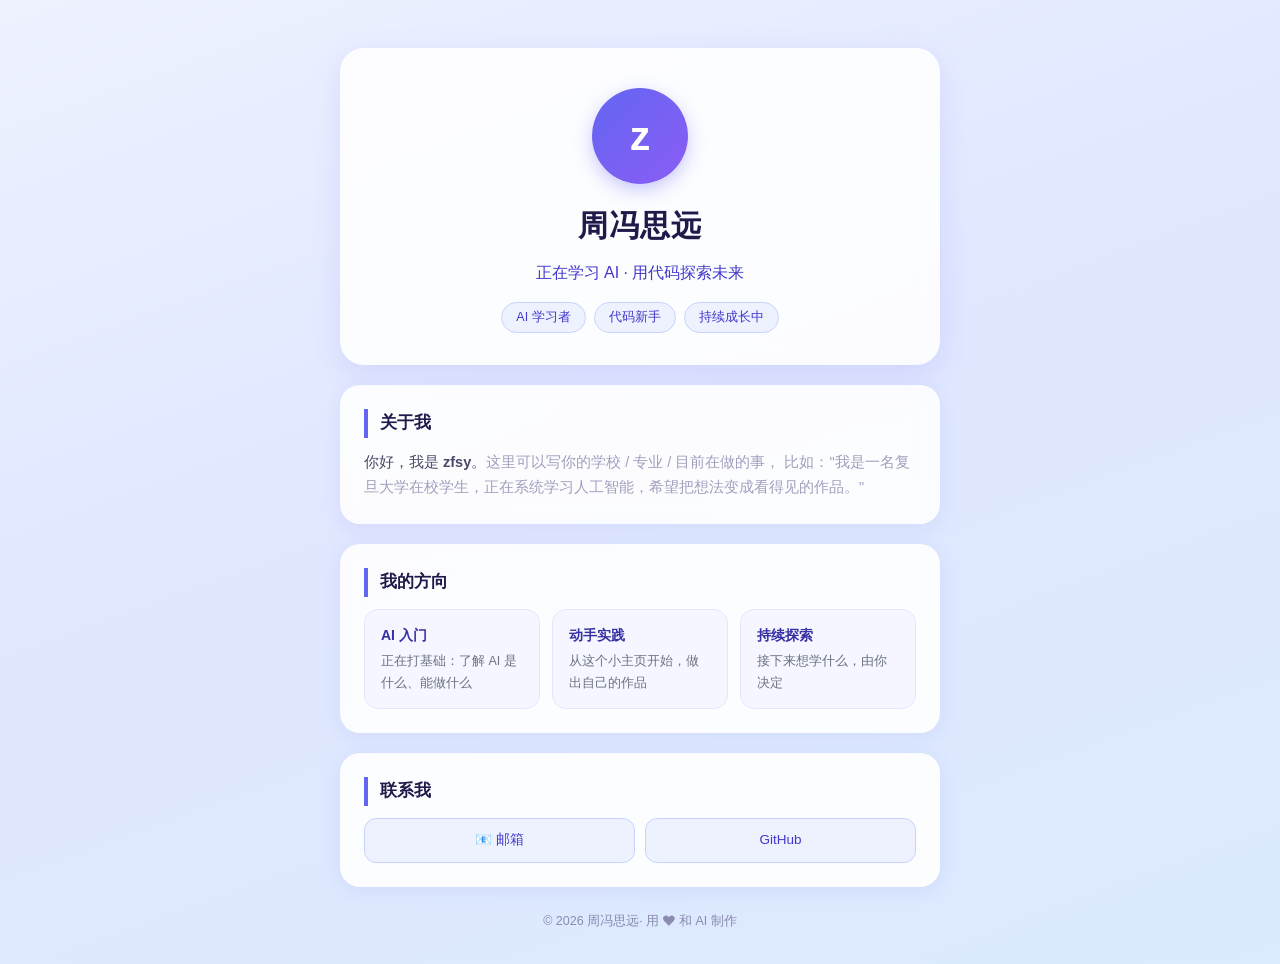
==== index.html @ b022b6d6 "Add files via upload" ====
<!DOCTYPE html>
<html lang="zh-CN">
<head>
  <meta charset="UTF-8">
  <meta name="viewport" content="width=device-width, initial-scale=1.0">
  <title>周冯思远 的个人主页</title>
  <style>
    * {
      margin: 0;
      padding: 0;
      box-sizing: border-box;
    }
    body {
      font-family: "PingFang SC", "Microsoft YaHei", "Segoe UI", Arial, sans-serif;
      background: linear-gradient(160deg, #eef2ff 0%, #e0e7ff 45%, #dbeafe 100%);
      min-height: 100vh;
      color: #1e1b4b;
      line-height: 1.7;
    }
    .page {
      max-width: 640px;
      margin: 0 auto;
      padding: 48px 20px 32px;
    }

    /* ===== 头部 ===== */
    .hero {
      text-align: center;
      padding: 40px 24px 32px;
      background: rgba(255, 255, 255, 0.88);
      backdrop-filter: blur(10px);
      border-radius: 24px;
      box-shadow: 0 8px 30px rgba(79, 70, 229, 0.12);
    }
    .avatar {
      width: 96px;
      height: 96px;
      border-radius: 50%;
      margin: 0 auto 16px;
      background: linear-gradient(135deg, #6366f1, #8b5cf6);
      display: flex;
      align-items: center;
      justify-content: center;
      font-size: 40px;
      font-weight: 700;
      color: #fff;
      box-shadow: 0 6px 18px rgba(99, 102, 241, 0.35);
    }
    .hero h1 {
      font-size: 30px;
      font-weight: 700;
      letter-spacing: 1px;
    }
    .hero .slogan {
      margin-top: 8px;
      font-size: 16px;
      color: #4338ca;
      font-weight: 500;
    }
    .hero .badges {
      margin-top: 16px;
      display: flex;
      justify-content: center;
      flex-wrap: wrap;
      gap: 8px;
    }
    .badge {
      font-size: 12.5px;
      padding: 4px 14px;
      border-radius: 999px;
      background: #eef2ff;
      color: #4338ca;
      border: 1px solid #c7d2fe;
    }

    /* ===== 板块 ===== */
    .section {
      margin-top: 20px;
      padding: 24px;
      background: rgba(255, 255, 255, 0.88);
      backdrop-filter: blur(10px);
      border-radius: 20px;
      box-shadow: 0 4px 20px rgba(79, 70, 229, 0.08);
    }
    .section h2 {
      font-size: 17px;
      font-weight: 700;
      margin-bottom: 12px;
      padding-left: 12px;
      border-left: 4px solid #6366f1;
    }
    .section p {
      font-size: 14.5px;
      color: #4a4a68;
    }
    .placeholder {
      color: #a0a0bd;
    }

    /* 方向卡片 */
    .cards {
      display: flex;
      flex-wrap: wrap;
      gap: 12px;
      margin-top: 4px;
    }
    .card {
      flex: 1 1 160px;
      padding: 14px 16px;
      background: #f5f6ff;
      border: 1px solid #e0e7ff;
      border-radius: 14px;
    }
    .card .title {
      font-size: 14px;
      font-weight: 600;
      color: #3730a3;
    }
    .card .desc {
      margin-top: 4px;
      font-size: 12.5px;
      color: #6b7280;
    }

    /* 联系 */
    .links {
      display: flex;
      flex-wrap: wrap;
      gap: 10px;
      margin-top: 4px;
    }
    .link-btn {
      flex: 1 1 140px;
      text-align: center;
      padding: 10px 12px;
      border-radius: 12px;
      font-size: 13.5px;
      text-decoration: none;
      background: #eef2ff;
      color: #4338ca;
      border: 1px solid #c7d2fe;
      transition: background 0.2s;
    }
    .link-btn:hover {
      background: #e0e7ff;
    }

    footer {
      margin-top: 24px;
      text-align: center;
      font-size: 12.5px;
      color: #8b8bb0;
    }
  </style>
</head>
<body>
  <div class="page">

    <!-- 头部：头像 + 名字 + 一句话介绍 -->
    <header class="hero">
      <div class="avatar">z</div>
      <h1>周冯思远</h1>
      <p class="slogan">正在学习 AI · 用代码探索未来</p>
      <div class="badges">
        <span class="badge">AI 学习者</span>
        <span class="badge">代码新手</span>
        <span class="badge">持续成长中</span>
      </div>
    </header>

    <!-- 关于我（占位，可自由改写） -->
    <section class="section">
      <h2>关于我</h2>
      <p>
        你好，我是 <strong>zfsy</strong>。<span class="placeholder">这里可以写你的学校 / 专业 / 目前在做的事，
        比如："我是一名复旦大学在校学生，正在系统学习人工智能，希望把想法变成看得见的作品。"</span>
      </p>
    </section>

    <!-- 学习方向（占位，可自由改写） -->
    <section class="section">
      <h2>我的方向</h2>
      <div class="cards">
        <div class="card">
          <div class="title">AI 入门</div>
          <div class="desc">正在打基础：了解 AI 是什么、能做什么</div>
        </div>
        <div class="card">
          <div class="title">动手实践</div>
          <div class="desc">从这个小主页开始，做出自己的作品</div>
        </div>
        <div class="card">
          <div class="title">持续探索</div>
          <div class="desc">接下来想学什么，由你决定</div>
        </div>
      </div>
    </section>

    <!-- 联系我（占位：改成你自己的邮箱 / GitHub 链接） -->
    <section class="section">
      <h2>联系我</h2>
      <div class="links">
        <a class="link-btn" href="mailto:你的邮箱@example.com">📧 邮箱</a>
        <a class="link-btn" href="https://github.com/你的用户名" target="_blank">GitHub</a>
      </div>
    </section>

    <footer>© 2026 周冯思远· 用 ❤ 和 AI 制作</footer>

  </div>
</body>
</html>
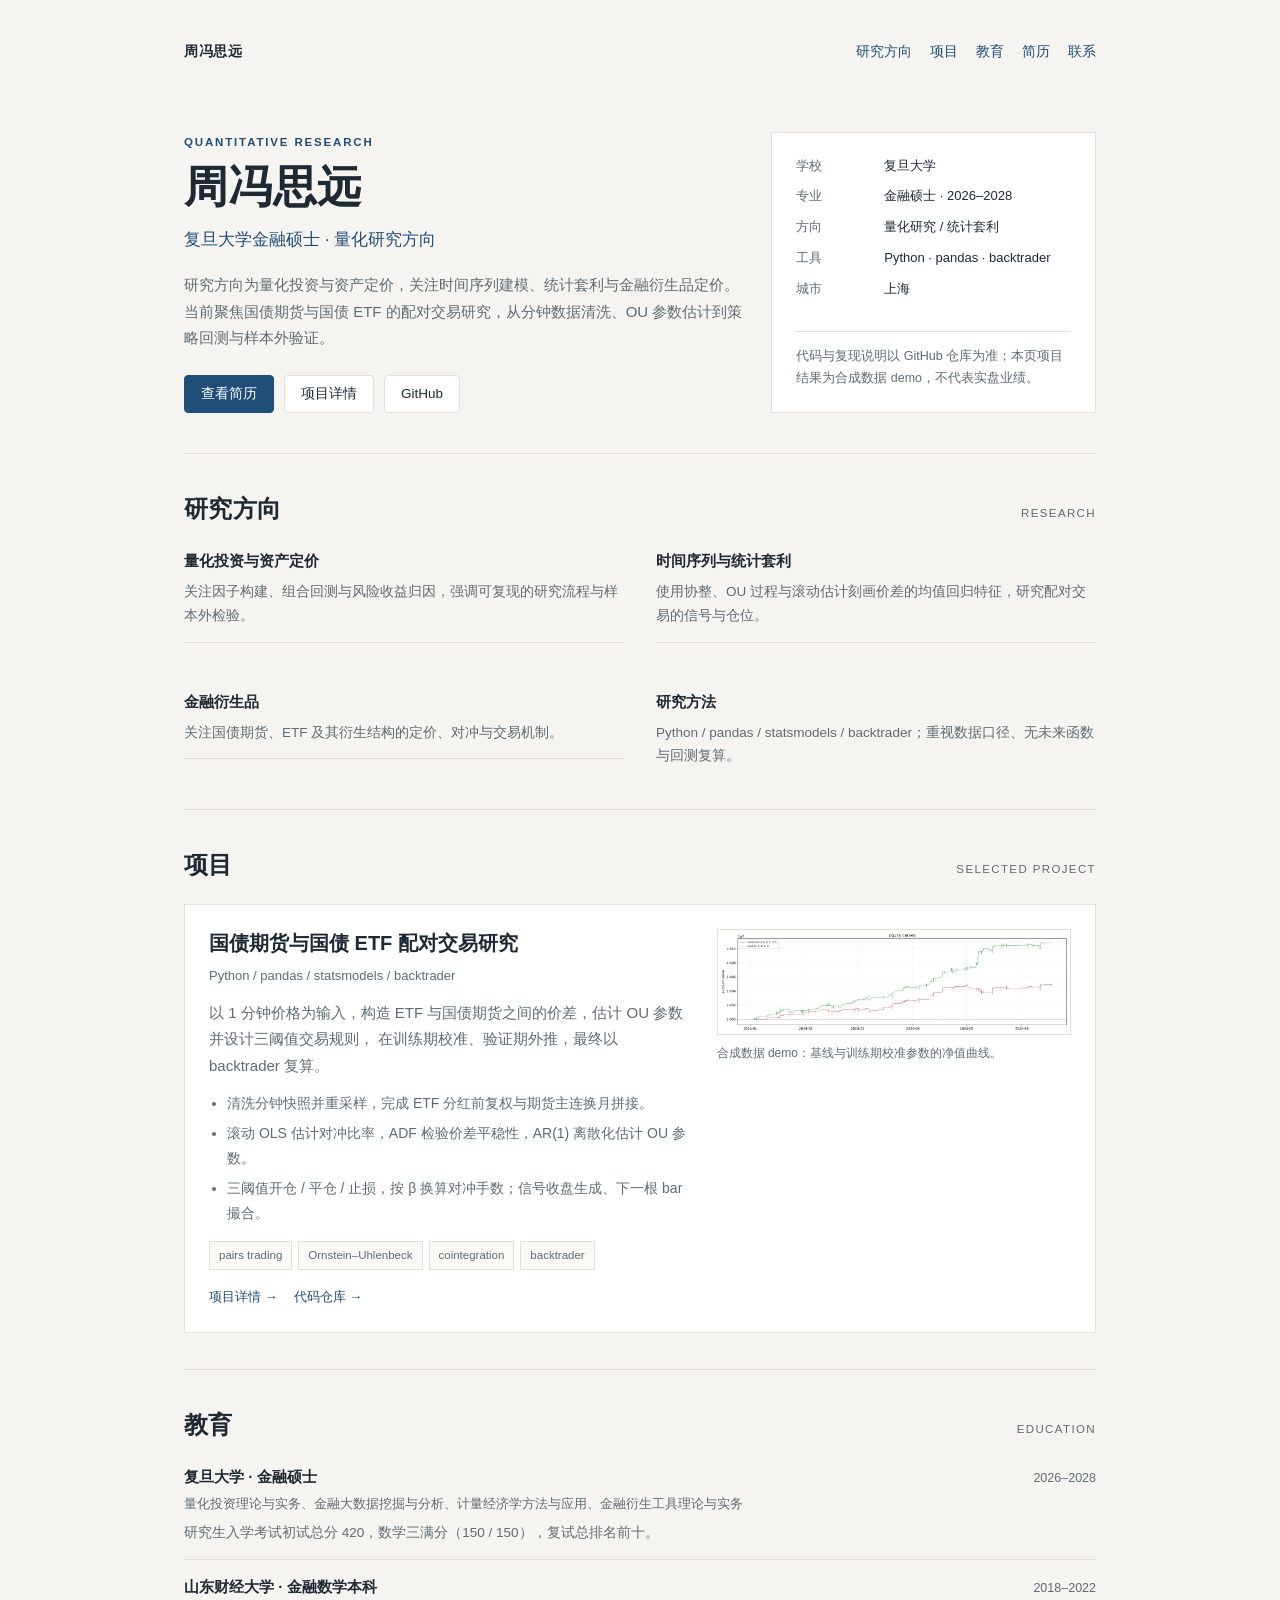
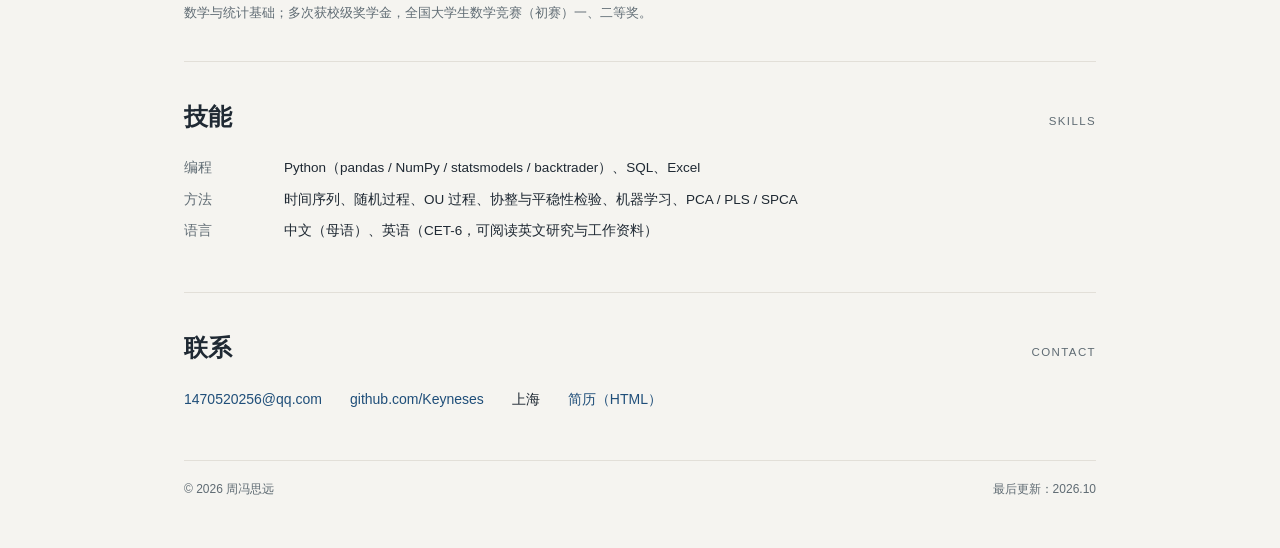
==== commit cee7b09d: "Rebuild personal homepage and add HTML resume Co-Authored-By: Claude Code <noreply@anthropic.com>" ====
--- a/index.html
+++ b/index.html
@@ -3,209 +3,175 @@
 <head>
   <meta charset="UTF-8">
   <meta name="viewport" content="width=device-width, initial-scale=1.0">
-  <title>周冯思远 的个人主页</title>
-  <style>
-    * {
-      margin: 0;
-      padding: 0;
-      box-sizing: border-box;
-    }
-    body {
-      font-family: "PingFang SC", "Microsoft YaHei", "Segoe UI", Arial, sans-serif;
-      background: linear-gradient(160deg, #eef2ff 0%, #e0e7ff 45%, #dbeafe 100%);
-      min-height: 100vh;
-      color: #1e1b4b;
-      line-height: 1.7;
-    }
-    .page {
-      max-width: 640px;
-      margin: 0 auto;
-      padding: 48px 20px 32px;
-    }
-
-    /* ===== 头部 ===== */
-    .hero {
-      text-align: center;
-      padding: 40px 24px 32px;
-      background: rgba(255, 255, 255, 0.88);
-      backdrop-filter: blur(10px);
-      border-radius: 24px;
-      box-shadow: 0 8px 30px rgba(79, 70, 229, 0.12);
-    }
-    .avatar {
-      width: 96px;
-      height: 96px;
-      border-radius: 50%;
-      margin: 0 auto 16px;
-      background: linear-gradient(135deg, #6366f1, #8b5cf6);
-      display: flex;
-      align-items: center;
-      justify-content: center;
-      font-size: 40px;
-      font-weight: 700;
-      color: #fff;
-      box-shadow: 0 6px 18px rgba(99, 102, 241, 0.35);
-    }
-    .hero h1 {
-      font-size: 30px;
-      font-weight: 700;
-      letter-spacing: 1px;
-    }
-    .hero .slogan {
-      margin-top: 8px;
-      font-size: 16px;
-      color: #4338ca;
-      font-weight: 500;
-    }
-    .hero .badges {
-      margin-top: 16px;
-      display: flex;
-      justify-content: center;
-      flex-wrap: wrap;
-      gap: 8px;
-    }
-    .badge {
-      font-size: 12.5px;
-      padding: 4px 14px;
-      border-radius: 999px;
-      background: #eef2ff;
-      color: #4338ca;
-      border: 1px solid #c7d2fe;
-    }
-
-    /* ===== 板块 ===== */
-    .section {
-      margin-top: 20px;
-      padding: 24px;
-      background: rgba(255, 255, 255, 0.88);
-      backdrop-filter: blur(10px);
-      border-radius: 20px;
-      box-shadow: 0 4px 20px rgba(79, 70, 229, 0.08);
-    }
-    .section h2 {
-      font-size: 17px;
-      font-weight: 700;
-      margin-bottom: 12px;
-      padding-left: 12px;
-      border-left: 4px solid #6366f1;
-    }
-    .section p {
-      font-size: 14.5px;
-      color: #4a4a68;
-    }
-    .placeholder {
-      color: #a0a0bd;
-    }
-
-    /* 方向卡片 */
-    .cards {
-      display: flex;
-      flex-wrap: wrap;
-      gap: 12px;
-      margin-top: 4px;
-    }
-    .card {
-      flex: 1 1 160px;
-      padding: 14px 16px;
-      background: #f5f6ff;
-      border: 1px solid #e0e7ff;
-      border-radius: 14px;
-    }
-    .card .title {
-      font-size: 14px;
-      font-weight: 600;
-      color: #3730a3;
-    }
-    .card .desc {
-      margin-top: 4px;
-      font-size: 12.5px;
-      color: #6b7280;
-    }
-
-    /* 联系 */
-    .links {
-      display: flex;
-      flex-wrap: wrap;
-      gap: 10px;
-      margin-top: 4px;
-    }
-    .link-btn {
-      flex: 1 1 140px;
-      text-align: center;
-      padding: 10px 12px;
-      border-radius: 12px;
-      font-size: 13.5px;
-      text-decoration: none;
-      background: #eef2ff;
-      color: #4338ca;
-      border: 1px solid #c7d2fe;
-      transition: background 0.2s;
-    }
-    .link-btn:hover {
-      background: #e0e7ff;
-    }
-
-    footer {
-      margin-top: 24px;
-      text-align: center;
-      font-size: 12.5px;
-      color: #8b8bb0;
-    }
-  </style>
+  <title>周冯思远｜量化研究</title>
+  <meta name="description" content="周冯思远，复旦大学金融硕士，量化研究方向。关注时间序列建模、统计套利与金融衍生品定价。">
+  <link rel="stylesheet" href="assets/style.css">
 </head>
 <body>
-  <div class="page">
+  <div class="wrap">
 
-    <!-- 头部：头像 + 名字 + 一句话介绍 -->
+    <nav class="site-nav">
+      <span class="brand">周冯思远</span>
+      <div class="nav-links">
+        <a href="#research">研究方向</a>
+        <a href="#project">项目</a>
+        <a href="#education">教育</a>
+        <a href="resume.html">简历</a>
+        <a href="#contact">联系</a>
+      </div>
+    </nav>
+
     <header class="hero">
-      <div class="avatar">z</div>
-      <h1>周冯思远</h1>
-      <p class="slogan">正在学习 AI · 用代码探索未来</p>
-      <div class="badges">
-        <span class="badge">AI 学习者</span>
-        <span class="badge">代码新手</span>
-        <span class="badge">持续成长中</span>
+      <div>
+        <div class="eyebrow">Quantitative Research</div>
+        <h1>周冯思远</h1>
+        <div class="subtitle">复旦大学金融硕士 · 量化研究方向</div>
+        <p class="lead">
+          研究方向为量化投资与资产定价，关注时间序列建模、统计套利与金融衍生品定价。
+          当前聚焦国债期货与国债 ETF 的配对交易研究，从分钟数据清洗、OU 参数估计到策略回测与样本外验证。
+        </p>
+        <div class="actions">
+          <a class="btn primary" href="resume.html">查看简历</a>
+          <a class="btn" href="projects/ou-pairs.html">项目详情</a>
+          <a class="btn" href="https://github.com/Keyneses" target="_blank" rel="noopener">GitHub</a>
+        </div>
       </div>
+
+      <aside class="hero-side">
+        <dl>
+          <dt>学校</dt>
+          <dd>复旦大学</dd>
+          <dt>专业</dt>
+          <dd>金融硕士 · 2026–2028</dd>
+          <dt>方向</dt>
+          <dd>量化研究 / 统计套利</dd>
+          <dt>工具</dt>
+          <dd>Python · pandas · backtrader</dd>
+          <dt>城市</dt>
+          <dd>上海</dd>
+        </dl>
+        <div class="note">
+          代码与复现说明以 GitHub 仓库为准；本页项目结果为合成数据 demo，不代表实盘业绩。
+        </div>
+      </aside>
     </header>
 
-    <!-- 关于我（占位，可自由改写） -->
-    <section class="section">
-      <h2>关于我</h2>
-      <p>
-        你好，我是 <strong>zfsy</strong>。<span class="placeholder">这里可以写你的学校 / 专业 / 目前在做的事，
-        比如："我是一名复旦大学在校学生，正在系统学习人工智能，希望把想法变成看得见的作品。"</span>
-      </p>
-    </section>
-
-    <!-- 学习方向（占位，可自由改写） -->
-    <section class="section">
-      <h2>我的方向</h2>
-      <div class="cards">
-        <div class="card">
-          <div class="title">AI 入门</div>
-          <div class="desc">正在打基础：了解 AI 是什么、能做什么</div>
+    <section class="section" id="research">
+      <div class="section-head">
+        <h2>研究方向</h2>
+        <span class="en">Research</span>
+      </div>
+      <div class="columns">
+        <div class="entry">
+          <div class="entry-title">量化投资与资产定价</div>
+          <p>关注因子构建、组合回测与风险收益归因，强调可复现的研究流程与样本外检验。</p>
         </div>
-        <div class="card">
-          <div class="title">动手实践</div>
-          <div class="desc">从这个小主页开始，做出自己的作品</div>
+        <div class="entry">
+          <div class="entry-title">时间序列与统计套利</div>
+          <p>使用协整、OU 过程与滚动估计刻画价差的均值回归特征，研究配对交易的信号与仓位。</p>
         </div>
-        <div class="card">
-          <div class="title">持续探索</div>
-          <div class="desc">接下来想学什么，由你决定</div>
+        <div class="entry">
+          <div class="entry-title">金融衍生品</div>
+          <p>关注国债期货、ETF 及其衍生结构的定价、对冲与交易机制。</p>
+        </div>
+        <div class="entry">
+          <div class="entry-title">研究方法</div>
+          <p>Python / pandas / statsmodels / backtrader；重视数据口径、无未来函数与回测复算。</p>
         </div>
       </div>
     </section>
 
-    <!-- 联系我（占位：改成你自己的邮箱 / GitHub 链接） -->
-    <section class="section">
-      <h2>联系我</h2>
-      <div class="links">
-        <a class="link-btn" href="mailto:你的邮箱@example.com">📧 邮箱</a>
-        <a class="link-btn" href="https://github.com/你的用户名" target="_blank">GitHub</a>
+    <section class="section" id="project">
+      <div class="section-head">
+        <h2>项目</h2>
+        <span class="en">Selected Project</span>
+      </div>
+
+      <div class="project">
+        <div>
+          <h3>国债期货与国债 ETF 配对交易研究</h3>
+          <div class="project-sub">Python / pandas / statsmodels / backtrader</div>
+          <p>
+            以 1 分钟价格为输入，构造 ETF 与国债期货之间的价差，估计 OU 参数并设计三阈值交易规则，
+            在训练期校准、验证期外推，最终以 backtrader 复算。
+          </p>
+          <ul>
+            <li>清洗分钟快照并重采样，完成 ETF 分红前复权与期货主连换月拼接。</li>
+            <li>滚动 OLS 估计对冲比率，ADF 检验价差平稳性，AR(1) 离散化估计 OU 参数。</li>
+            <li>三阈值开仓 / 平仓 / 止损，按 β 换算对冲手数；信号收盘生成、下一根 bar 撮合。</li>
+          </ul>
+          <div class="tags">
+            <span class="tag">pairs trading</span>
+            <span class="tag">Ornstein–Uhlenbeck</span>
+            <span class="tag">cointegration</span>
+            <span class="tag">backtrader</span>
+          </div>
+          <div class="project-links">
+            <a href="projects/ou-pairs.html">项目详情 →</a>
+            <a href="https://github.com/Keyneses/ou-pairs-trading" target="_blank" rel="noopener">代码仓库 →</a>
+          </div>
+        </div>
+        <figure>
+          <img src="assets/ou-equity.png" alt="OU 配对策略净值曲线">
+          <figcaption>合成数据 demo：基线与训练期校准参数的净值曲线。</figcaption>
+        </figure>
       </div>
     </section>
 
-    <footer>© 2026 周冯思远· 用 ❤ 和 AI 制作</footer>
+    <section class="section" id="education">
+      <div class="section-head">
+        <h2>教育</h2>
+        <span class="en">Education</span>
+      </div>
+      <div class="entry">
+        <div class="entry-head">
+          <span class="entry-title">复旦大学 · 金融硕士</span>
+          <span class="entry-date">2026–2028</span>
+        </div>
+        <div class="entry-sub">量化投资理论与实务、金融大数据挖掘与分析、计量经济学方法与应用、金融衍生工具理论与实务</div>
+        <p>研究生入学考试初试总分 420，数学三满分（150 / 150），复试总排名前十。</p>
+      </div>
+      <div class="entry">
+        <div class="entry-head">
+          <span class="entry-title">山东财经大学 · 金融数学本科</span>
+          <span class="entry-date">2018–2022</span>
+        </div>
+        <div class="entry-sub">数学与统计基础；多次获校级奖学金，全国大学生数学竞赛（初赛）一、二等奖。</div>
+      </div>
+    </section>
+
+    <section class="section" id="skills">
+      <div class="section-head">
+        <h2>技能</h2>
+        <span class="en">Skills</span>
+      </div>
+      <dl class="skill-grid">
+        <dt>编程</dt>
+        <dd>Python（pandas / NumPy / statsmodels / backtrader）、SQL、Excel</dd>
+        <dt>方法</dt>
+        <dd>时间序列、随机过程、OU 过程、协整与平稳性检验、机器学习、PCA / PLS / SPCA</dd>
+        <dt>语言</dt>
+        <dd>中文（母语）、英语（CET-6，可阅读英文研究与工作资料）</dd>
+      </dl>
+    </section>
+
+    <section class="section" id="contact">
+      <div class="section-head">
+        <h2>联系</h2>
+        <span class="en">Contact</span>
+      </div>
+      <div class="contact-list">
+        <a href="mailto:1470520256@qq.com">1470520256@qq.com</a>
+        <a href="https://github.com/Keyneses" target="_blank" rel="noopener">github.com/Keyneses</a>
+        <span>上海</span>
+        <a href="resume.html">简历（HTML）</a>
+      </div>
+    </section>
+
+    <footer class="footer">
+      <span>© 2026 周冯思远</span>
+      <span>最后更新：2026.10</span>
+    </footer>
 
   </div>
 </body>
--- a/assets/style.css
+++ b/assets/style.css
@@ -0,0 +1,437 @@
+:root {
+  --bg: #f5f4f0;
+  --surface: #ffffff;
+  --ink: #1f2933;
+  --muted: #5f6b73;
+  --line: #e2dfd8;
+  --accent: #1f4e79;
+  --accent-soft: #eaf0f6;
+  --max: 960px;
+}
+
+* {
+  box-sizing: border-box;
+}
+
+html {
+  scroll-behavior: smooth;
+}
+
+body {
+  margin: 0;
+  background: var(--bg);
+  color: var(--ink);
+  font-family: "PingFang SC", "Microsoft YaHei", "Segoe UI", Arial, sans-serif;
+  font-size: 15px;
+  line-height: 1.75;
+  -webkit-font-smoothing: antialiased;
+}
+
+a {
+  color: var(--accent);
+  text-decoration: none;
+}
+
+a:hover {
+  text-decoration: underline;
+}
+
+.wrap {
+  max-width: var(--max);
+  margin: 0 auto;
+  padding: 36px 24px 48px;
+}
+
+/* ---------- top navigation ---------- */
+.site-nav {
+  display: flex;
+  align-items: center;
+  justify-content: space-between;
+  gap: 16px;
+  padding: 4px 0 28px;
+  font-size: 13.5px;
+  color: var(--muted);
+}
+
+.site-nav .brand {
+  font-weight: 600;
+  color: var(--ink);
+  letter-spacing: 0.04em;
+}
+
+.site-nav .nav-links {
+  display: flex;
+  gap: 18px;
+  flex-wrap: wrap;
+}
+
+/* ---------- hero ---------- */
+.hero {
+  display: grid;
+  grid-template-columns: minmax(0, 1.55fr) minmax(240px, 0.9fr);
+  gap: 28px;
+  align-items: stretch;
+  padding: 40px 0 12px;
+}
+
+.eyebrow {
+  margin-bottom: 10px;
+  font-size: 11.5px;
+  font-weight: 600;
+  letter-spacing: 0.16em;
+  text-transform: uppercase;
+  color: var(--accent);
+}
+
+.hero h1 {
+  margin: 0;
+  font-family: "Songti SC", "STSong", "SimSun", serif;
+  font-size: 44px;
+  line-height: 1.2;
+  font-weight: 700;
+  letter-spacing: 0.01em;
+}
+
+.hero .subtitle {
+  margin-top: 10px;
+  font-size: 17px;
+  color: var(--accent);
+  font-weight: 500;
+}
+
+.hero .lead {
+  margin: 18px 0 0;
+  max-width: 620px;
+  color: var(--muted);
+  font-size: 15px;
+}
+
+.actions {
+  display: flex;
+  flex-wrap: wrap;
+  gap: 10px;
+  margin-top: 24px;
+}
+
+.btn {
+  display: inline-flex;
+  align-items: center;
+  justify-content: center;
+  min-height: 38px;
+  padding: 0 16px;
+  border: 1px solid var(--line);
+  border-radius: 4px;
+  background: var(--surface);
+  color: var(--ink);
+  font-size: 13.5px;
+  transition: border-color 0.15s, background 0.15s;
+}
+
+.btn:hover {
+  border-color: var(--accent);
+  background: var(--accent-soft);
+  text-decoration: none;
+}
+
+.btn.primary {
+  background: var(--accent);
+  border-color: var(--accent);
+  color: #fff;
+}
+
+.btn.primary:hover {
+  background: #173d5e;
+}
+
+.hero-side {
+  display: flex;
+  flex-direction: column;
+  justify-content: space-between;
+  padding: 22px 24px;
+  border: 1px solid var(--line);
+  background: var(--surface);
+}
+
+.hero-side dl {
+  display: grid;
+  grid-template-columns: 76px minmax(0, 1fr);
+  gap: 8px 12px;
+  margin: 0;
+  font-size: 13px;
+}
+
+.hero-side dt {
+  color: var(--muted);
+}
+
+.hero-side dd {
+  margin: 0;
+  color: var(--ink);
+}
+
+.hero-side .note {
+  margin-top: 18px;
+  padding-top: 14px;
+  border-top: 1px solid var(--line);
+  color: var(--muted);
+  font-size: 12.5px;
+}
+
+/* ---------- sections ---------- */
+.section {
+  padding: 34px 0 8px;
+  border-top: 1px solid var(--line);
+  margin-top: 28px;
+}
+
+.section-head {
+  display: flex;
+  align-items: baseline;
+  justify-content: space-between;
+  gap: 16px;
+  margin-bottom: 18px;
+}
+
+.section-head h2 {
+  margin: 0;
+  font-family: "Songti SC", "STSong", "SimSun", serif;
+  font-size: 24px;
+  font-weight: 700;
+  letter-spacing: 0.02em;
+}
+
+.section-head .en {
+  color: var(--muted);
+  font-size: 11.5px;
+  letter-spacing: 0.12em;
+  text-transform: uppercase;
+}
+
+.section p {
+  margin: 0 0 12px;
+  color: var(--muted);
+}
+
+/* ---------- project ---------- */
+.project {
+  display: grid;
+  grid-template-columns: minmax(0, 1.15fr) minmax(280px, 0.85fr);
+  gap: 28px;
+  align-items: start;
+  padding: 24px;
+  background: var(--surface);
+  border: 1px solid var(--line);
+}
+
+.project h3 {
+  margin: 0 0 8px;
+  font-size: 20px;
+  line-height: 1.4;
+}
+
+.project .project-sub {
+  color: var(--muted);
+  font-size: 13px;
+  margin-bottom: 12px;
+}
+
+.project ul {
+  margin: 12px 0 0;
+  padding-left: 18px;
+  color: var(--muted);
+  font-size: 14px;
+}
+
+.project li {
+  margin-bottom: 6px;
+}
+
+.project figure {
+  margin: 0;
+}
+
+.project figure img {
+  display: block;
+  width: 100%;
+  height: auto;
+  border: 1px solid var(--line);
+  background: #fff;
+}
+
+.project figcaption {
+  margin-top: 8px;
+  color: var(--muted);
+  font-size: 12px;
+}
+
+.tags {
+  display: flex;
+  flex-wrap: wrap;
+  gap: 6px;
+  margin-top: 16px;
+}
+
+.tag {
+  padding: 3px 9px;
+  border: 1px solid var(--line);
+  background: #faf9f6;
+  color: var(--muted);
+  font-size: 11.5px;
+}
+
+.project-links {
+  display: flex;
+  gap: 16px;
+  margin-top: 16px;
+  font-size: 13px;
+}
+
+/* ---------- two-column blocks ---------- */
+.columns {
+  display: grid;
+  grid-template-columns: 1fr 1fr;
+  gap: 32px;
+}
+
+.entry {
+  padding: 0 0 14px;
+  margin-bottom: 14px;
+  border-bottom: 1px solid var(--line);
+}
+
+.entry:last-child {
+  border-bottom: 0;
+  margin-bottom: 0;
+  padding-bottom: 0;
+}
+
+.entry-head {
+  display: flex;
+  align-items: baseline;
+  justify-content: space-between;
+  gap: 12px;
+}
+
+.entry-title {
+  font-weight: 600;
+}
+
+.entry-date {
+  color: var(--muted);
+  font-size: 12.5px;
+  white-space: nowrap;
+}
+
+.entry-sub {
+  color: var(--muted);
+  font-size: 13px;
+  margin-top: 2px;
+}
+
+.entry p {
+  margin: 6px 0 0;
+  font-size: 13.5px;
+}
+
+.skill-grid {
+  display: grid;
+  grid-template-columns: 86px minmax(0, 1fr);
+  gap: 8px 14px;
+  font-size: 13.5px;
+}
+
+.skill-grid dt {
+  color: var(--muted);
+}
+
+.skill-grid dd {
+  margin: 0;
+}
+
+/* ---------- tables and figures ---------- */
+.result-table {
+  width: 100%;
+  border-collapse: collapse;
+  margin: 16px 0 20px;
+  background: var(--surface);
+  font-size: 13.5px;
+}
+
+.result-table th,
+.result-table td {
+  padding: 9px 12px;
+  border-bottom: 1px solid var(--line);
+  text-align: left;
+}
+
+.result-table th {
+  font-weight: 600;
+  color: var(--ink);
+  background: #faf9f6;
+}
+
+.figure-grid {
+  display: grid;
+  grid-template-columns: 1fr 1fr;
+  gap: 18px;
+  margin-top: 8px;
+}
+
+.figure-grid figure {
+  margin: 0;
+}
+
+.figure-grid img {
+  display: block;
+  width: 100%;
+  height: auto;
+  border: 1px solid var(--line);
+  background: #fff;
+}
+
+.figure-grid figcaption {
+  margin-top: 6px;
+  color: var(--muted);
+  font-size: 12px;
+}
+
+/* ---------- contact ---------- */
+.contact-list {
+  display: flex;
+  flex-wrap: wrap;
+  gap: 12px 28px;
+  font-size: 14px;
+}
+
+.footer {
+  margin-top: 40px;
+  padding-top: 18px;
+  border-top: 1px solid var(--line);
+  color: var(--muted);
+  font-size: 12px;
+  display: flex;
+  justify-content: space-between;
+  gap: 16px;
+  flex-wrap: wrap;
+}
+
+@media (max-width: 760px) {
+  .hero,
+  .project,
+  .columns,
+  .figure-grid {
+    grid-template-columns: 1fr;
+  }
+
+  .hero {
+    padding-top: 24px;
+  }
+
+  .hero h1 {
+    font-size: 36px;
+  }
+
+  .project {
+    padding: 18px;
+  }
+}
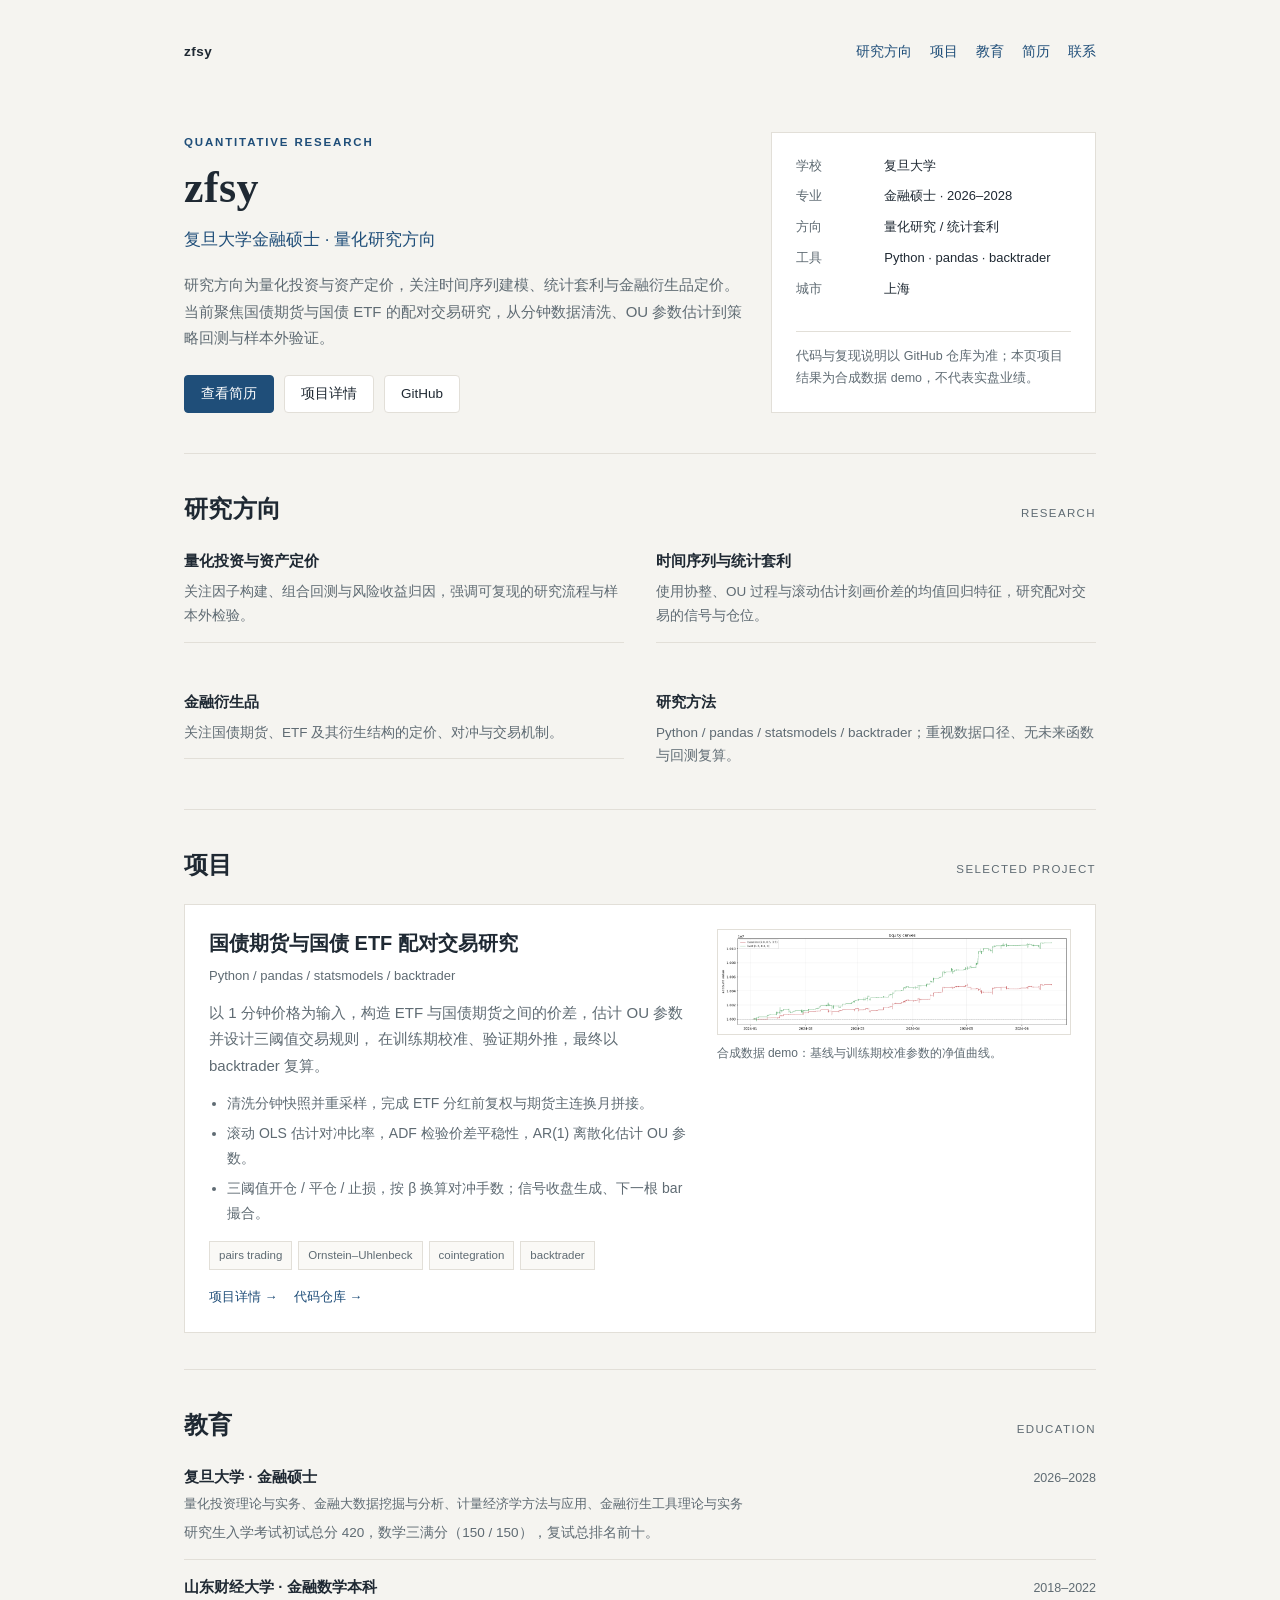
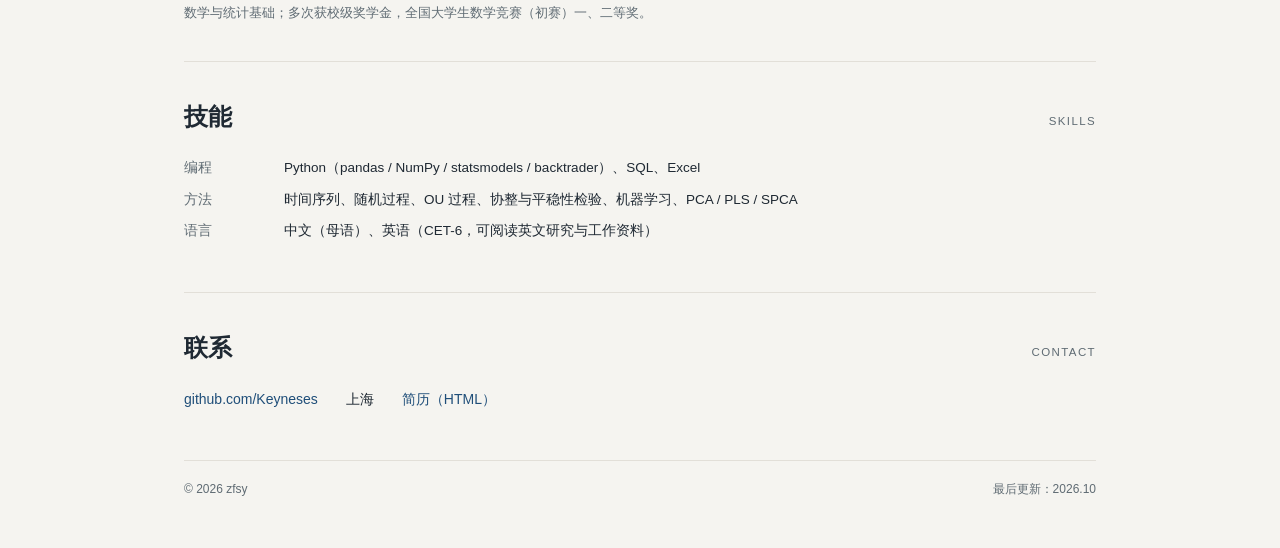
==== commit dee12fb6: "Use zfsy as the public name and remove the email from public pages Co-Authored-By: Claude Code <nore" ====
--- a/index.html
+++ b/index.html
@@ -3,15 +3,15 @@
 <head>
   <meta charset="UTF-8">
   <meta name="viewport" content="width=device-width, initial-scale=1.0">
-  <title>周冯思远｜量化研究</title>
-  <meta name="description" content="周冯思远，复旦大学金融硕士，量化研究方向。关注时间序列建模、统计套利与金融衍生品定价。">
+  <title>zfsy｜量化研究</title>
+  <meta name="description" content="zfsy，复旦大学金融硕士，量化研究方向。关注时间序列建模、统计套利与金融衍生品定价。">
   <link rel="stylesheet" href="assets/style.css">
 </head>
 <body>
   <div class="wrap">
 
     <nav class="site-nav">
-      <span class="brand">周冯思远</span>
+      <span class="brand">zfsy</span>
       <div class="nav-links">
         <a href="#research">研究方向</a>
         <a href="#project">项目</a>
@@ -24,7 +24,7 @@
     <header class="hero">
       <div>
         <div class="eyebrow">Quantitative Research</div>
-        <h1>周冯思远</h1>
+        <h1>zfsy</h1>
         <div class="subtitle">复旦大学金融硕士 · 量化研究方向</div>
         <p class="lead">
           研究方向为量化投资与资产定价，关注时间序列建模、统计套利与金融衍生品定价。
@@ -161,7 +161,6 @@
         <span class="en">Contact</span>
       </div>
       <div class="contact-list">
-        <a href="mailto:1470520256@qq.com">1470520256@qq.com</a>
         <a href="https://github.com/Keyneses" target="_blank" rel="noopener">github.com/Keyneses</a>
         <span>上海</span>
         <a href="resume.html">简历（HTML）</a>
@@ -169,7 +168,7 @@
     </section>
 
     <footer class="footer">
-      <span>© 2026 周冯思远</span>
+      <span>© 2026 zfsy</span>
       <span>最后更新：2026.10</span>
     </footer>
 
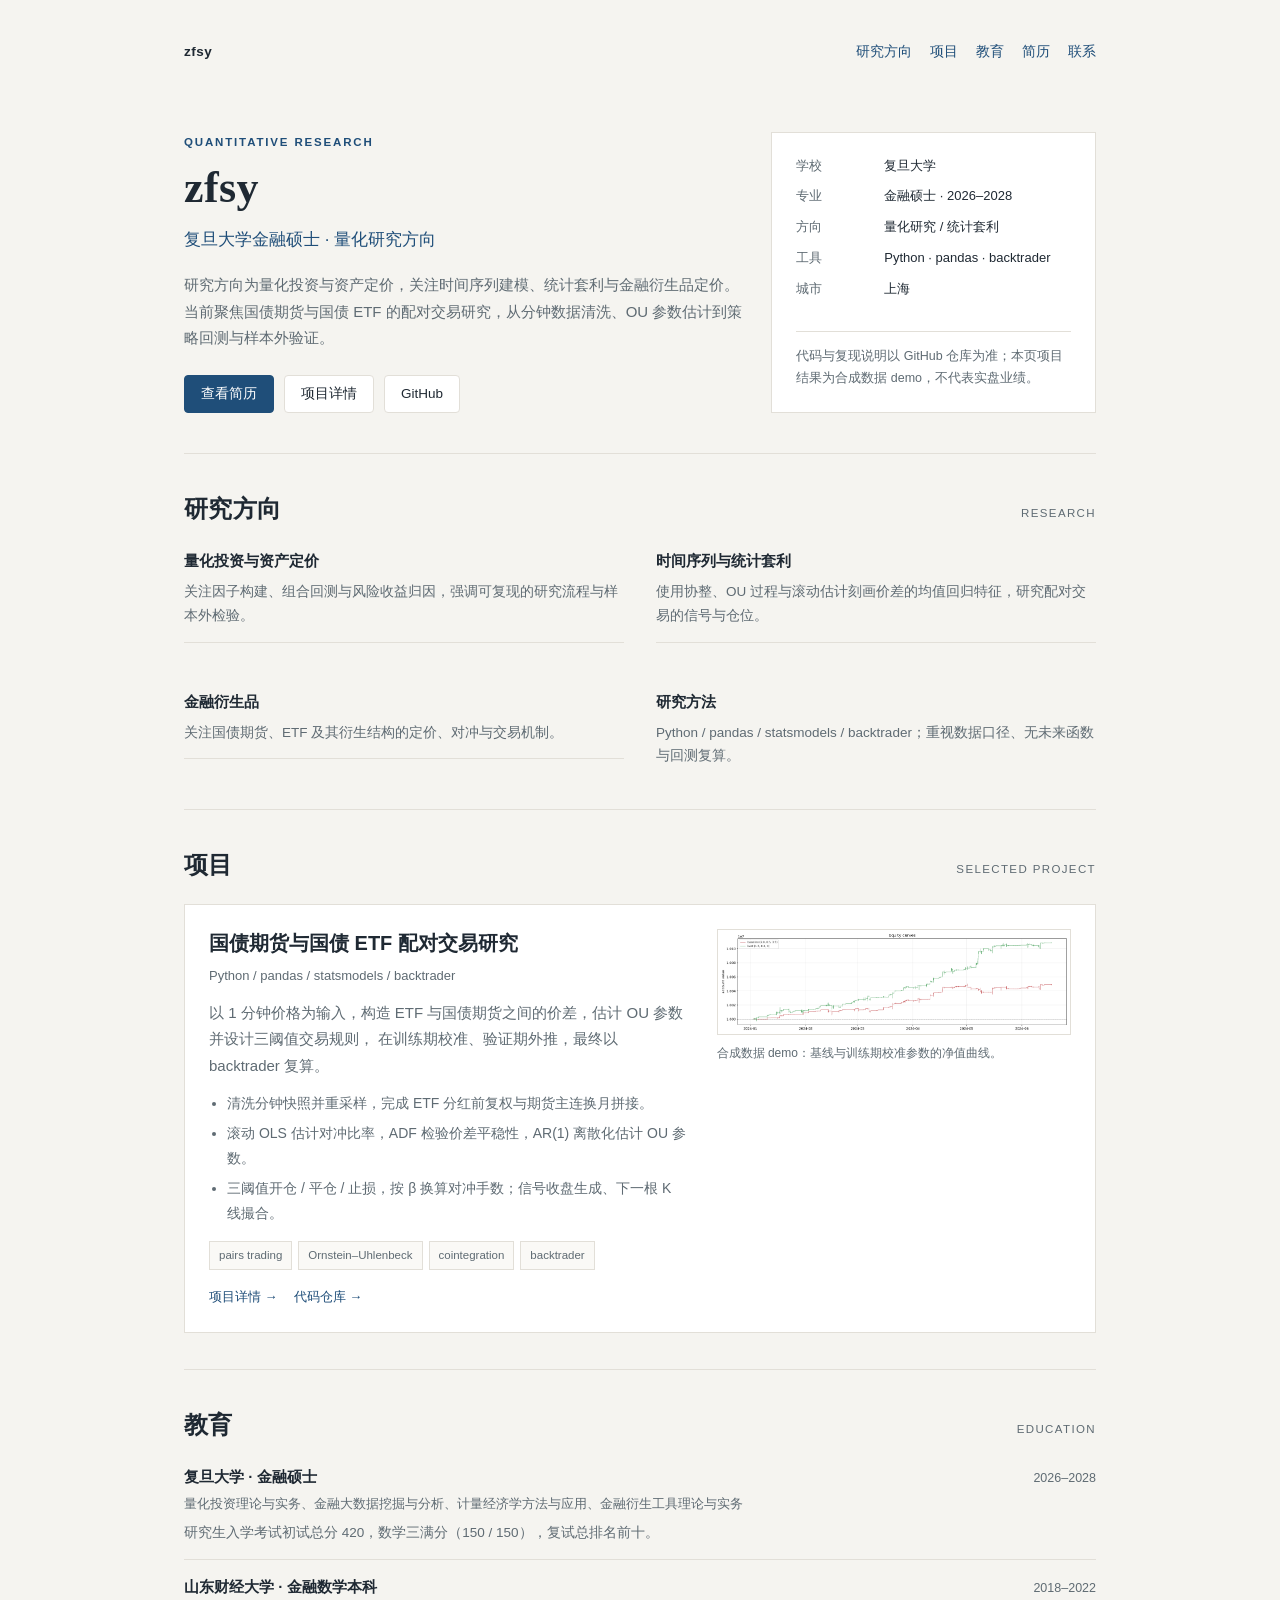
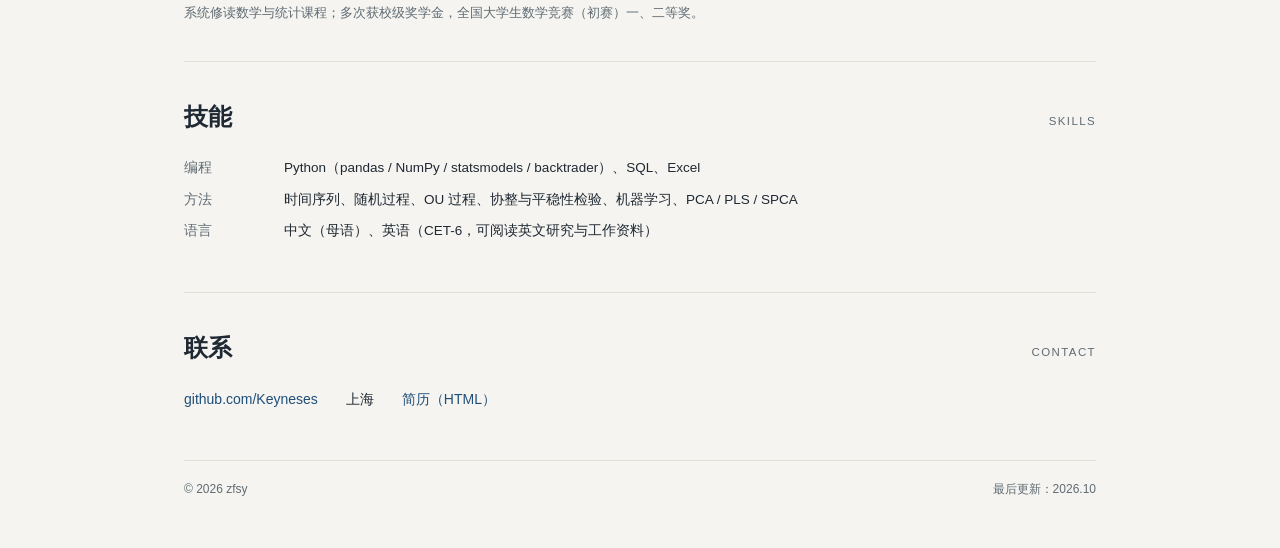
==== commit 12331fca: "Polish resume and project wording Co-Authored-By: Claude Code <noreply@anthropic.com>" ====
--- a/index.html
+++ b/index.html
@@ -98,7 +98,7 @@
           <ul>
             <li>清洗分钟快照并重采样，完成 ETF 分红前复权与期货主连换月拼接。</li>
             <li>滚动 OLS 估计对冲比率，ADF 检验价差平稳性，AR(1) 离散化估计 OU 参数。</li>
-            <li>三阈值开仓 / 平仓 / 止损，按 β 换算对冲手数；信号收盘生成、下一根 bar 撮合。</li>
+            <li>三阈值开仓 / 平仓 / 止损，按 β 换算对冲手数；信号收盘生成、下一根 K 线撮合。</li>
           </ul>
           <div class="tags">
             <span class="tag">pairs trading</span>
@@ -136,7 +136,7 @@
           <span class="entry-title">山东财经大学 · 金融数学本科</span>
           <span class="entry-date">2018–2022</span>
         </div>
-        <div class="entry-sub">数学与统计基础；多次获校级奖学金，全国大学生数学竞赛（初赛）一、二等奖。</div>
+        <div class="entry-sub">系统修读数学与统计课程；多次获校级奖学金，全国大学生数学竞赛（初赛）一、二等奖。</div>
       </div>
     </section>
 
